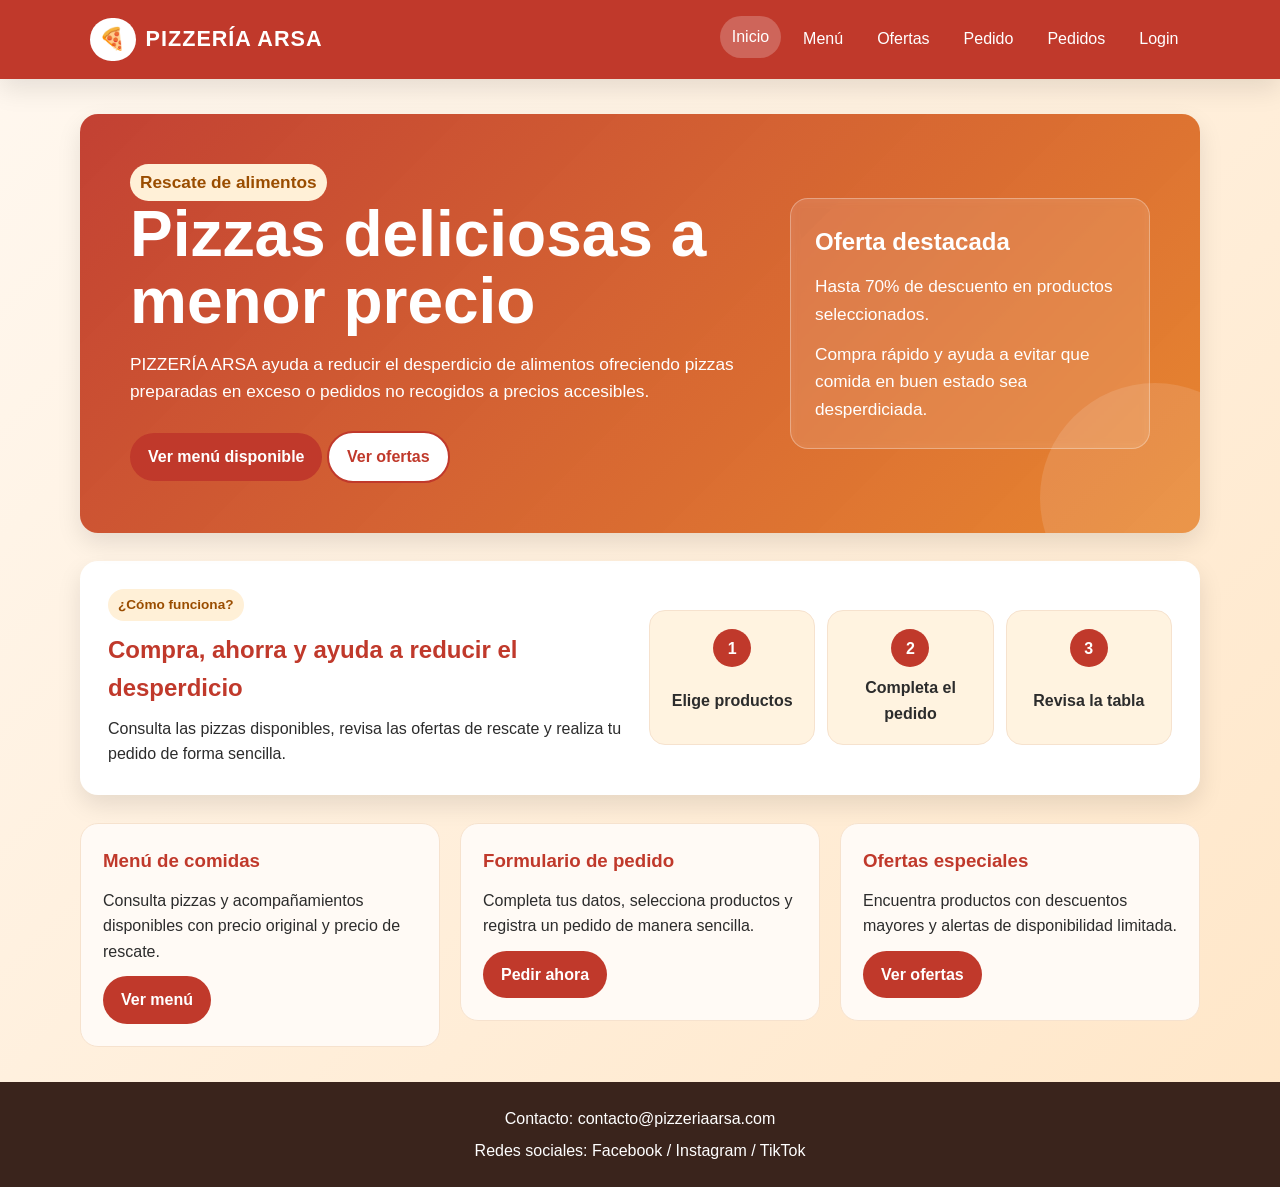
==== index.html @ 8b3b348f "Add files via upload" ====
<!DOCTYPE html>
<html lang="es">
<head>
    <meta charset="UTF-8">
    <meta name="viewport" content="width=device-width, initial-scale=1.0">
    <title>PIZZERÍA ARSA - Inicio</title>
    <link rel="stylesheet" href="styles.css">
</head> 
<body>
    <div class="page-grid">
        <header class="header">
            <a class="logo" href="index.html"><span>🍕</span> PIZZERÍA ARSA</a>
            <nav class="nav">
                <a class="activo" href="index.html">Inicio</a>
                <a href="menu.html">Menú</a>
                <a href="ofertas.html">Ofertas</a>
                <a href="form_pedido.html">Pedido</a>
                <a href="pedidos.html">Pedidos</a>
                <a href="login.html">Login</a>
            </nav>
        </header>

        <main class="main">
            <section class="hero">
                <div>
                    <p class="etiqueta">Rescate de alimentos</p>
                    <h1>Pizzas deliciosas a menor precio</h1>
                    <p>PIZZERÍA ARSA ayuda a reducir el desperdicio de alimentos ofreciendo pizzas preparadas en exceso o pedidos no recogidos a precios accesibles.</p>
                    <br>
                    <a class="boton" href="menu.html">Ver menú disponible</a>
                    <a class="boton boton-secundario" href="ofertas.html">Ver ofertas</a>
                </div>
                <div class="hero-card urgente">
                    <h2>Oferta destacada</h2>
                    <p>Hasta 70% de descuento en productos seleccionados.</p>
                    <p>Compra rápido y ayuda a evitar que comida en buen estado sea desperdiciada.</p>
                </div>
            </section>

            <section class="seccion seccion-resumen">
                <div>
                    <p class="etiqueta">¿Cómo funciona?</p>
                    <h2>Compra, ahorra y ayuda a reducir el desperdicio</h2>
                    <p>Consulta las pizzas disponibles, revisa las ofertas de rescate y realiza tu pedido de forma sencilla.</p>
                </div>
                <div class="pasos">
                    <article>
                        <strong>1</strong>
                        <span>Elige productos</span>
                    </article>
                    <article>
                        <strong>2</strong>
                        <span>Completa el pedido</span>
                    </article>
                    <article>
                        <strong>3</strong>
                        <span>Revisa la tabla</span>
                    </article>
                </div>
            </section>

            <section class="grid-tres">
                <article class="tarjeta">
                    <h3>Menú de comidas</h3>
                    <p>Consulta pizzas y acompañamientos disponibles con precio original y precio de rescate.</p>
                    <a class="boton" href="menu.html">Ver menú</a>
                </article>
                <article class="tarjeta">
                    <h3>Formulario de pedido</h3>
                    <p>Completa tus datos, selecciona productos y registra un pedido de manera sencilla.</p>
                    <a class="boton" href="form_pedido.html">Pedir ahora</a>
                </article>
                <article class="tarjeta">
                    <h3>Ofertas especiales</h3>
                    <p>Encuentra productos con descuentos mayores y alertas de disponibilidad limitada.</p>
                    <a class="boton" href="ofertas.html">Ver ofertas</a>
                </article>
            </section>
        </main>

        <footer class="footer">
            <p>Contacto: contacto@pizzeriaarsa.com</p>
            <p>Redes sociales: Facebook / Instagram / TikTok</p>
        </footer>
    </div>
</body>
</html>
---- styles.css ----
:root {
    --color-principal: #c0392b;
    --color-secundario: #e67e22;
    --color-fondo: #fff8f0;
    --color-tarjeta: #ffffff;
    --color-texto: #2c2c2c;
    --color-suave: #f6e2ce;
    --color-exito: #1e8449;
    --sombra: 0 10px 25px rgba(0, 0, 0, 0.10);
    --radio: 18px;
}

* {
    box-sizing: border-box;
    margin: 0; 
    padding: 0;
}

html {
    scroll-behavior: smooth;
}

body {
    font-family: Arial, Helvetica, sans-serif;
    background: linear-gradient(135deg, #fff8f0 0%, #ffe6c7 100%);
    color: var(--color-texto);
    min-height: 100vh;
    line-height: 1.6;
}

img, input, select, textarea, button {
    max-width: 100%;
    font-family: inherit;
}

a {
    color: inherit;
    text-decoration: none;
}

.page-grid {
    min-height: 100vh;
    display: grid;
    grid-template-rows: auto 1fr auto;
}

.header {
    background: var(--color-principal);
    color: white;
    padding: 18px 7%;
    display: grid;
    grid-template-columns: 1fr auto;
    gap: 20px;
    align-items: center;
    box-shadow: var(--sombra);
    position: sticky;
    top: 0;
    z-index: 10;
}

.logo {
    display: flex;
    align-items: center;
    gap: 10px;
    font-size: 1.35rem;
    font-weight: 800;
    letter-spacing: 1px;
}

.logo span {
    background: white;
    color: var(--color-principal);
    padding: 4px 9px;
    border-radius: 999px;
}

.nav {
    display: flex;
    justify-content: flex-end;
    align-items: center;
    gap: 10px;
    flex-wrap: wrap;
}

.nav a {
    padding: 8px 12px;
    border-radius: 999px;
    transition: background-color 0.3s ease, transform 0.3s ease;
}

.nav a:hover, .nav a.activo {
    background: rgba(255, 255, 255, 0.22);
    transform: translateY(-2px);
}

.main {
    width: min(1120px, 92%);
    margin: 35px auto;
    display: grid;
    gap: 28px;
    animation: aparecer 0.8s ease both;
}

.hero {
    background: linear-gradient(135deg, rgba(192, 57, 43, 0.96), rgba(230, 126, 34, 0.92));
    color: white;
    border-radius: var(--radio);
    padding: 50px;
    display: grid;
    grid-template-columns: 1.4fr 0.8fr;
    gap: 30px;
    align-items: center;
    box-shadow: var(--sombra);
    overflow: hidden;
    position: relative;
}

.hero::after {
    content: "";
    position: absolute;
    width: 230px;
    height: 230px;
    border-radius: 50%;
    background: rgba(255, 255, 255, 0.12);
    right: -70px;
    bottom: -80px;
}

.hero h1 {
    font-size: clamp(2rem, 5vw, 4rem);
    line-height: 1.05;
    margin-bottom: 15px;
}

.hero p {
    font-size: 1.08rem;
    max-width: 680px;
}

.hero-card {
    background: rgba(255, 255, 255, 0.17);
    border: 1px solid rgba(255, 255, 255, 0.30);
    border-radius: var(--radio);
    padding: 24px;
    display: grid;
    gap: 12px;
    backdrop-filter: blur(4px);
}

.seccion {
    background: var(--color-tarjeta);
    border-radius: var(--radio);
    padding: 28px;
    box-shadow: var(--sombra);
    display: grid;
    gap: 18px;
    align-content: start;
}

.seccion h2, .seccion h1 {
    color: var(--color-principal);
}

.grid-dos {
    display: grid;
    grid-template-columns: repeat(2, 1fr);
    gap: 20px;
    align-items: start;
}

.grid-tres {
    display: grid;
    grid-template-columns: repeat(3, 1fr);
    gap: 20px;
    align-items: start;
}

.tarjeta {
    background: #fffaf5;
    border: 1px solid var(--color-suave);
    border-radius: var(--radio);
    padding: 22px;
    display: grid;
    gap: 12px;
    transition: transform 0.3s ease, box-shadow 0.3s ease;
}

.tarjeta:hover {
    transform: translateY(-6px);
    box-shadow: var(--sombra);
}

.tarjeta h3 {
    color: var(--color-principal);
}

.precio {
    display: flex;
    align-items: center;
    gap: 12px;
    flex-wrap: wrap;
}

.precio-original {
    text-decoration: line-through;
    color: #777;
}

.precio-descuento {
    color: var(--color-exito);
    font-size: 1.25rem;
    font-weight: 800;
}

.etiqueta {
    display: inline-block;
    width: fit-content;
    background: #fff0d7;
    color: #9a4d00;
    padding: 5px 10px;
    border-radius: 999px;
    font-size: 0.85rem;
    font-weight: 700;
}

.boton, button {
    display: inline-flex;
    justify-content: center;
    align-items: center;
    width: fit-content;
    border: none;
    background: var(--color-principal);
    color: white;
    padding: 11px 18px;
    border-radius: 999px;
    cursor: pointer;
    font-weight: 700;
    transition: transform 0.3s ease, background-color 0.3s ease, box-shadow 0.3s ease;
}

.boton:hover, button:hover {
    background: var(--color-secundario);
    transform: scale(1.05);
    box-shadow: 0 8px 16px rgba(0, 0, 0, 0.15);
}

.lista-simple {
    display: grid;
    gap: 10px;
    padding-left: 20px;
}

.lista-simple li {
    padding-left: 4px;
}

.boton-secundario {
    background: white;
    color: var(--color-principal);
    border: 2px solid var(--color-principal);
}

.boton-secundario:hover {
    color: white;
}

.formulario {
    display: grid;
    gap: 18px;
}

.campo {
    display: grid;
    gap: 7px;
}

label {
    font-weight: 700;
}

input, select, textarea {
    width: 100%;
    border: 1px solid #d8c5b7;
    border-radius: 12px;
    padding: 12px;
    background: white;
    transition: border-color 0.3s ease, box-shadow 0.3s ease;
}

input:focus, select:focus, textarea:focus {
    outline: none;
    border-color: var(--color-secundario);
    box-shadow: 0 0 0 4px rgba(230, 126, 34, 0.18);
}

.check-grid {
    display: grid;
    grid-template-columns: repeat(2, 1fr);
    gap: 10px;
}

.check-item {
    display: flex;
    align-items: center;
    gap: 9px;
    background: #fffaf5;
    border: 1px solid var(--color-suave);
    border-radius: 12px;
    padding: 10px;
}

.check-item input {
    width: auto;
}

.table-wrap {
    overflow-x: auto;
    border-radius: var(--radio);
    border: 1px solid var(--color-suave);
}

table {
    width: 100%;
    border-collapse: collapse;
    background: white;
    min-width: 760px;
}

th, td {
    padding: 14px;
    text-align: left;
    border-bottom: 1px solid #f0dfd1;
}

th {
    background: var(--color-principal);
    color: white;
}

tr:hover td {
    background: #fff7ec;
}

.estado {
    display: inline-block;
    border-radius: 999px;
    padding: 5px 10px;
    font-size: 0.85rem;
    font-weight: 700;
}

.enviado {
    background: #d4efdf;
    color: #196f3d;
}

.proceso {
    background: #fdebd0;
    color: #935116;
}

.preparando {
    background: #d6eaf8;
    color: #1b4f72;
}

.auth-layout {
    min-height: 100vh;
    width: min(980px, 92%);
    margin: auto;
    display: grid;
    grid-template-columns: 1fr 1fr;
    gap: 28px;
    align-items: center;
    animation: aparecer 0.8s ease both;
}

.auth-info, .auth-card {
    background: var(--color-tarjeta);
    border-radius: var(--radio);
    padding: 32px;
    box-shadow: var(--sombra);
    display: grid;
    gap: 18px;
}

.auth-info {
    background: var(--color-principal);
    color: white;
}

.footer {
    text-align: center;
    padding: 24px 7%;
    background: #3a241c;
    color: white;
    display: grid;
    gap: 6px;
}

@keyframes aparecer {
    from {
        opacity: 0;
        transform: translateY(18px);
    }
    to {
        opacity: 1;
        transform: translateY(0);
    }
}

@keyframes pulso {
    0%, 100% {
        transform: scale(1);
    }
    50% {
        transform: scale(1.04);
    }
}

.urgente {
    animation: pulso 1.8s ease-in-out infinite;
}

@media (max-width: 900px) {
    .header, .hero, .auth-layout {
        grid-template-columns: 1fr;
    }

    .nav {
        justify-content: flex-start;
    }

    .grid-dos, .grid-tres {
        grid-template-columns: 1fr;
    }

    .hero {
        padding: 34px;
    }
}

@media (max-width: 600px) {
    .header {
        position: static;
        padding: 16px 5%;
    }

    .nav {
        flex-direction: column;
        align-items: stretch;
    }

    .nav a {
        text-align: center;
        background: rgba(255, 255, 255, 0.12);
    }

    .main {
        width: 94%;
        margin: 22px auto;
    }

    .seccion, .auth-info, .auth-card {
        padding: 22px;
    }

    .check-grid {
        grid-template-columns: 1fr;
    }

    table {
        font-size: 0.9rem;
    }
}

.seccion-resumen {
    grid-template-columns: 1fr 1fr;
    align-items: center;
}

.seccion-resumen h2 {
    margin-top: 10px;
    margin-bottom: 8px;
}

.pasos {
    display: grid;
    grid-template-columns: repeat(3, 1fr);
    gap: 12px;
}

.pasos article {
    background: #fff3e0;
    border: 1px solid var(--color-suave);
    border-radius: 16px;
    padding: 18px;
    display: grid;
    gap: 8px;
    text-align: center;
    transition: transform 0.3s ease, box-shadow 0.3s ease;
}

.pasos article:hover {
    transform: translateY(-5px);
    box-shadow: var(--sombra);
}

.pasos strong {
    background: var(--color-principal);
    color: white;
    width: 38px;
    height: 38px;
    border-radius: 50%;
    display: grid;
    place-items: center;
    margin: 0 auto;
}

.pasos span {
    font-weight: 700;
}

@media (max-width: 768px) {
    .seccion-resumen {
        grid-template-columns: 1fr;
    }

    .pasos {
        grid-template-columns: 1fr;
    }
}
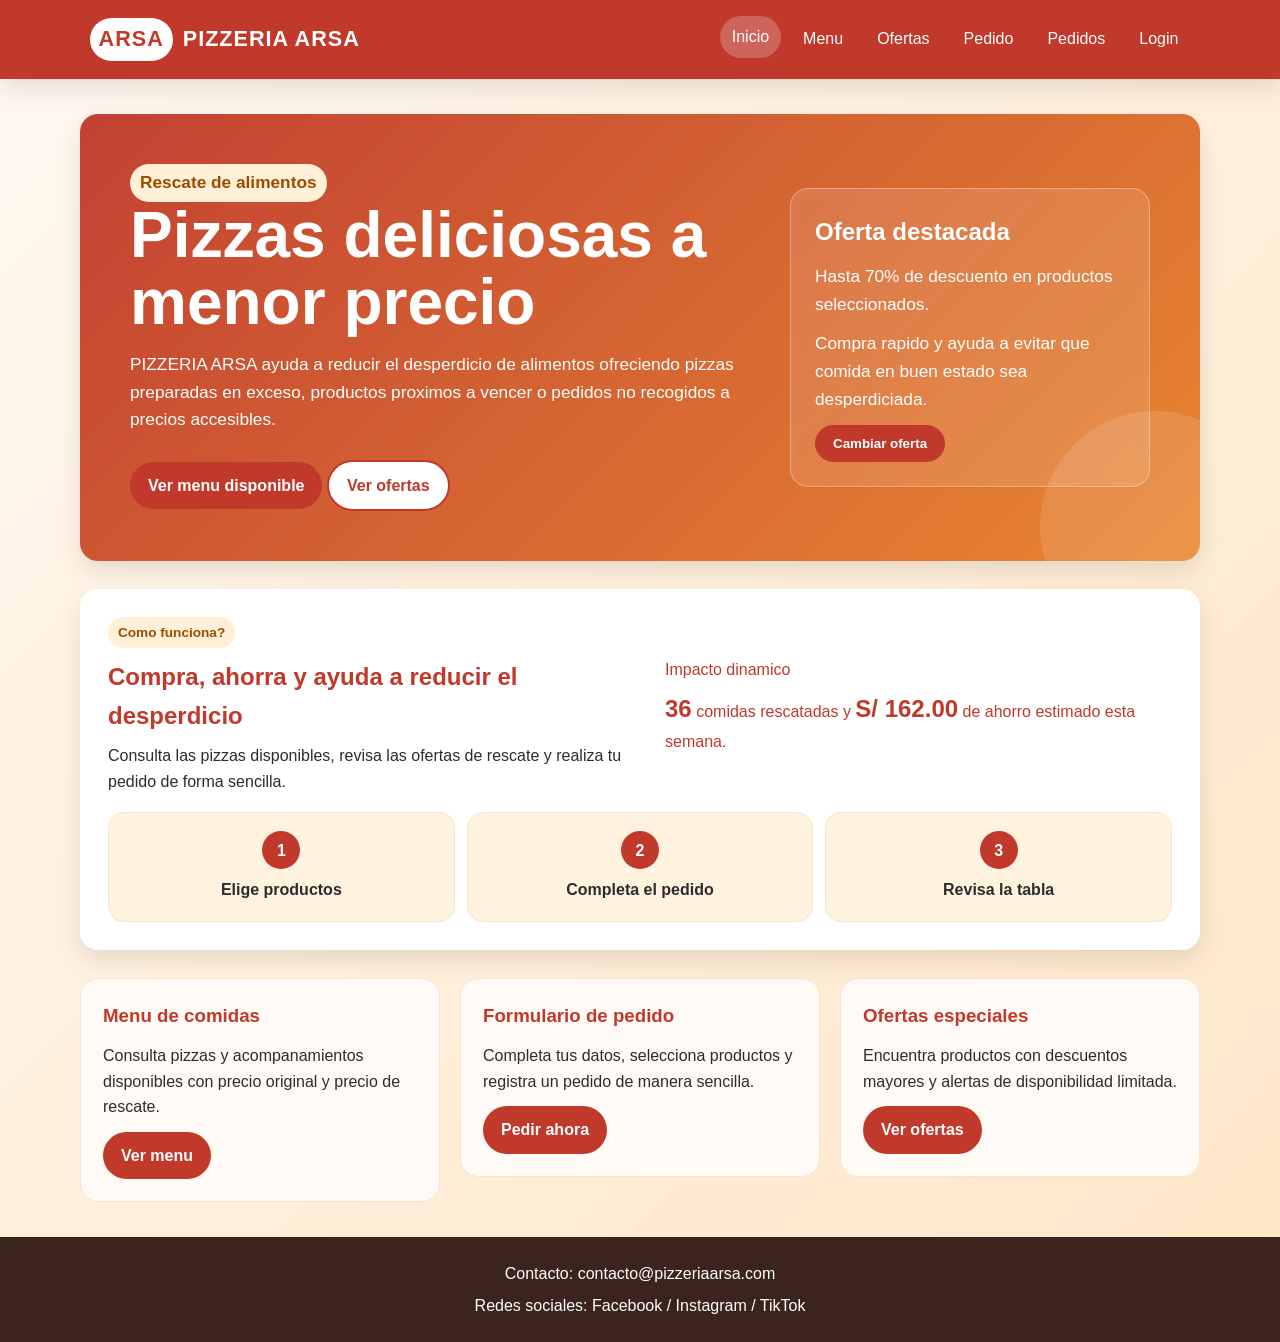
==== commit 54158873: "Actualiza avance unidad 3" ====
--- a/index.html
+++ b/index.html
@@ -3,16 +3,16 @@
 <head>
     <meta charset="UTF-8">
     <meta name="viewport" content="width=device-width, initial-scale=1.0">
-    <title>PIZZERÍA ARSA - Inicio</title>
+    <title>PIZZERIA ARSA - Inicio</title>
     <link rel="stylesheet" href="styles.css">
-</head> 
+</head>
 <body>
     <div class="page-grid">
         <header class="header">
-            <a class="logo" href="index.html"><span>🍕</span> PIZZERÍA ARSA</a>
+            <a class="logo" href="index.html"><span>ARSA</span> PIZZERIA ARSA</a>
             <nav class="nav">
                 <a class="activo" href="index.html">Inicio</a>
-                <a href="menu.html">Menú</a>
+                <a href="menu.html">Menu</a>
                 <a href="ofertas.html">Ofertas</a>
                 <a href="form_pedido.html">Pedido</a>
                 <a href="pedidos.html">Pedidos</a>
@@ -24,24 +24,30 @@
             <section class="hero">
                 <div>
                     <p class="etiqueta">Rescate de alimentos</p>
+                    <p id="saludoUsuario" class="mensaje" hidden></p>
                     <h1>Pizzas deliciosas a menor precio</h1>
-                    <p>PIZZERÍA ARSA ayuda a reducir el desperdicio de alimentos ofreciendo pizzas preparadas en exceso o pedidos no recogidos a precios accesibles.</p>
+                    <p>PIZZERIA ARSA ayuda a reducir el desperdicio de alimentos ofreciendo pizzas preparadas en exceso, productos proximos a vencer o pedidos no recogidos a precios accesibles.</p>
                     <br>
-                    <a class="boton" href="menu.html">Ver menú disponible</a>
+                    <a class="boton" href="menu.html">Ver menu disponible</a>
                     <a class="boton boton-secundario" href="ofertas.html">Ver ofertas</a>
                 </div>
                 <div class="hero-card urgente">
-                    <h2>Oferta destacada</h2>
+                    <h2 id="ofertaDestacada">Oferta destacada</h2>
                     <p>Hasta 70% de descuento en productos seleccionados.</p>
-                    <p>Compra rápido y ayuda a evitar que comida en buen estado sea desperdiciada.</p>
+                    <p>Compra rapido y ayuda a evitar que comida en buen estado sea desperdiciada.</p>
+                    <button type="button" onclick="cambiarOfertaInicio()">Cambiar oferta</button>
                 </div>
             </section>
 
             <section class="seccion seccion-resumen">
                 <div>
-                    <p class="etiqueta">¿Cómo funciona?</p>
+                    <p class="etiqueta">Como funciona?</p>
                     <h2>Compra, ahorra y ayuda a reducir el desperdicio</h2>
                     <p>Consulta las pizzas disponibles, revisa las ofertas de rescate y realiza tu pedido de forma sencilla.</p>
+                </div>
+                <div class="mini-panel">
+                    <span>Impacto dinamico</span>
+                    <p id="impactoInicio">Calculando comidas rescatadas...</p>
                 </div>
                 <div class="pasos">
                     <article>
@@ -61,9 +67,9 @@
 
             <section class="grid-tres">
                 <article class="tarjeta">
-                    <h3>Menú de comidas</h3>
-                    <p>Consulta pizzas y acompañamientos disponibles con precio original y precio de rescate.</p>
-                    <a class="boton" href="menu.html">Ver menú</a>
+                    <h3>Menu de comidas</h3>
+                    <p>Consulta pizzas y acompanamientos disponibles con precio original y precio de rescate.</p>
+                    <a class="boton" href="menu.html">Ver menu</a>
                 </article>
                 <article class="tarjeta">
                     <h3>Formulario de pedido</h3>
@@ -83,5 +89,6 @@
             <p>Redes sociales: Facebook / Instagram / TikTok</p>
         </footer>
     </div>
+    <script src="script.js"></script>
 </body>
 </html>
--- a/styles.css
+++ b/styles.css
@@ -26,6 +26,7 @@
     color: var(--color-texto);
     min-height: 100vh;
     line-height: 1.6;
+    animation: fondoSuave 8s ease-in-out infinite alternate;
 }
 
 img, input, select, textarea, button {
@@ -56,6 +57,8 @@
     position: sticky;
     top: 0;
     z-index: 10;
+    animation: bajarHeader 0.7s ease both;
+    transition: background-color 0.3s ease, box-shadow 0.3s ease;
 }
 
 .logo {
@@ -65,6 +68,11 @@
     font-size: 1.35rem;
     font-weight: 800;
     letter-spacing: 1px;
+    transition: transform 0.3s ease;
+}
+
+.logo:hover {
+    transform: scale(1.04) rotate(-1deg);
 }
 
 .logo span {
@@ -113,6 +121,13 @@
     box-shadow: var(--sombra);
     overflow: hidden;
     position: relative;
+    animation: aparecerEscala 0.9s ease both;
+    transition: transform 0.4s ease, box-shadow 0.4s ease;
+}
+
+.hero:hover {
+    transform: translateY(-4px);
+    box-shadow: 0 16px 34px rgba(0, 0, 0, 0.16);
 }
 
 .hero::after {
@@ -145,6 +160,12 @@
     display: grid;
     gap: 12px;
     backdrop-filter: blur(4px);
+    transition: transform 0.35s ease, background-color 0.35s ease;
+}
+
+.hero-card:hover {
+    transform: rotate(1deg) scale(1.02);
+    background: rgba(255, 255, 255, 0.24);
 }
 
 .seccion {
@@ -155,6 +176,13 @@
     display: grid;
     gap: 18px;
     align-content: start;
+    animation: subirSeccion 0.8s ease both;
+    transition: transform 0.35s ease, box-shadow 0.35s ease, border-color 0.35s ease;
+}
+
+.seccion:hover {
+    transform: translateY(-5px);
+    box-shadow: 0 14px 32px rgba(0, 0, 0, 0.14);
 }
 
 .seccion h2, .seccion h1 {
@@ -173,6 +201,10 @@
     grid-template-columns: repeat(3, 1fr);
     gap: 20px;
     align-items: start;
+}
+
+.grid-dos > *, .grid-tres > * {
+    animation: aparecerEscala 0.75s ease both;
 }
 
 .tarjeta {
@@ -183,10 +215,11 @@
     display: grid;
     gap: 12px;
     transition: transform 0.3s ease, box-shadow 0.3s ease;
+    animation: subirSeccion 0.8s ease both;
 }
 
 .tarjeta:hover {
-    transform: translateY(-6px);
+    transform: translateY(-8px) scale(1.02);
     box-shadow: var(--sombra);
 }
 
@@ -221,6 +254,12 @@
     border-radius: 999px;
     font-size: 0.85rem;
     font-weight: 700;
+    transition: transform 0.3s ease, background-color 0.3s ease;
+}
+
+.etiqueta:hover {
+    transform: scale(1.05);
+    background: #ffe3ad;
 }
 
 .boton, button {
@@ -269,6 +308,74 @@
     gap: 18px;
 }
 
+.controles {
+    display: grid;
+    grid-template-columns: repeat(2, minmax(180px, 1fr));
+    gap: 14px;
+    animation: aparecer 0.7s ease both;
+}
+
+.mensaje {
+    border-radius: 12px;
+    padding: 12px 14px;
+    background: #fff3e0;
+    border: 1px solid var(--color-suave);
+    color: #6d3b00;
+    font-weight: 700;
+    animation: aparecerEscala 0.35s ease both;
+    transition: transform 0.3s ease, background-color 0.3s ease;
+}
+
+.mensaje:hover {
+    transform: translateX(4px);
+}
+
+.mensaje.exito {
+    background: #d4efdf;
+    border-color: #a9dfbf;
+    color: #196f3d;
+}
+
+.mensaje.error {
+    background: #fadbd8;
+    border-color: #f5b7b1;
+    color: #922b21;
+}
+
+.resumen-dinamico {
+    background: #fffaf5;
+    border: 1px dashed var(--color-secundario);
+    border-radius: 14px;
+    padding: 14px;
+    animation: aparecerEscala 0.5s ease both;
+    transition: transform 0.3s ease, border-color 0.3s ease;
+}
+
+.resumen-dinamico:hover {
+    transform: scale(1.01);
+    border-color: var(--color-principal);
+}
+
+.mini-panel {
+    background: white;
+    color: var(--color-principal);
+    border-radius: 14px;
+    padding: 16px;
+    display: grid;
+    gap: 8px;
+    animation: subirSeccion 0.8s ease both;
+    transition: transform 0.3s ease, box-shadow 0.3s ease;
+}
+
+.mini-panel:hover {
+    transform: translateY(-4px);
+    box-shadow: var(--sombra);
+}
+
+.mini-panel strong {
+    font-size: 1.5rem;
+}
+
 .campo {
     display: grid;
     gap: 7px;
@@ -284,13 +391,20 @@
     border-radius: 12px;
     padding: 12px;
     background: white;
-    transition: border-color 0.3s ease, box-shadow 0.3s ease;
+    transition: border-color 0.3s ease, box-shadow 0.3s ease, transform 0.3s ease;
 }
 
 input:focus, select:focus, textarea:focus {
     outline: none;
     border-color: var(--color-secundario);
     box-shadow: 0 0 0 4px rgba(230, 126, 34, 0.18);
+    transform: translateY(-2px);
+}
+
+input.campo-error, select.campo-error, textarea.campo-error {
+    border-color: #c0392b;
+    background: #fff4f2;
+    box-shadow: 0 0 0 4px rgba(192, 57, 43, 0.12);
 }
 
 .check-grid {
@@ -307,6 +421,13 @@
     border: 1px solid var(--color-suave);
     border-radius: 12px;
     padding: 10px;
+    transition: transform 0.3s ease, border-color 0.3s ease, background-color 0.3s ease;
+}
+
+.check-item:hover {
+    background: #fff3e0;
+    border-color: var(--color-secundario);
+    transform: translateX(4px);
 }
 
 .check-item input {
@@ -317,6 +438,13 @@
     overflow-x: auto;
     border-radius: var(--radio);
     border: 1px solid var(--color-suave);
+    animation: aparecer 0.75s ease both;
+    transition: transform 0.35s ease, box-shadow 0.35s ease;
+}
+
+.table-wrap:hover {
+    transform: translateY(-3px);
+    box-shadow: var(--sombra);
 }
 
 table {
@@ -339,6 +467,7 @@
 
 tr:hover td {
     background: #fff7ec;
+    transform: scale(1.005);
 }
 
 .estado {
@@ -347,6 +476,11 @@
     padding: 5px 10px;
     font-size: 0.85rem;
     font-weight: 700;
+    transition: transform 0.3s ease;
+}
+
+.estado:hover {
+    transform: scale(1.08);
 }
 
 .enviado {
@@ -382,6 +516,13 @@
     box-shadow: var(--sombra);
     display: grid;
     gap: 18px;
+    animation: aparecerEscala 0.8s ease both;
+    transition: transform 0.35s ease, box-shadow 0.35s ease;
+}
+
+.auth-info:hover, .auth-card:hover {
+    transform: translateY(-5px);
+    box-shadow: 0 14px 32px rgba(0, 0, 0, 0.14);
 }
 
 .auth-info {
@@ -396,6 +537,32 @@
     color: white;
     display: grid;
     gap: 6px;
+    animation: aparecer 0.8s ease both;
+    transition: background-color 0.3s ease;
+}
+
+.footer:hover {
+    background: #4a2d22;
+}
+
+@keyframes fondoSuave {
+    from {
+        background-position: left top;
+    }
+    to {
+        background-position: right bottom;
+    }
+}
+
+@keyframes bajarHeader {
+    from {
+        opacity: 0;
+        transform: translateY(-18px);
+    }
+    to {
+        opacity: 1;
+        transform: translateY(0);
+    }
 }
 
 @keyframes aparecer {
@@ -409,6 +576,28 @@
     }
 }
 
+@keyframes aparecerEscala {
+    from {
+        opacity: 0;
+        transform: scale(0.96);
+    }
+    to {
+        opacity: 1;
+        transform: scale(1);
+    }
+}
+
+@keyframes subirSeccion {
+    from {
+        opacity: 0;
+        transform: translateY(22px);
+    }
+    to {
+        opacity: 1;
+        transform: translateY(0);
+    }
+}
+
 @keyframes pulso {
     0%, 100% {
         transform: scale(1);
@@ -469,6 +658,10 @@
         grid-template-columns: 1fr;
     }
 
+    .controles {
+        grid-template-columns: 1fr;
+    }
+
     table {
         font-size: 0.9rem;
     }
@@ -485,6 +678,7 @@
 }
 
 .pasos {
+    grid-column: 1 / -1;
     display: grid;
     grid-template-columns: repeat(3, 1fr);
     gap: 12px;
